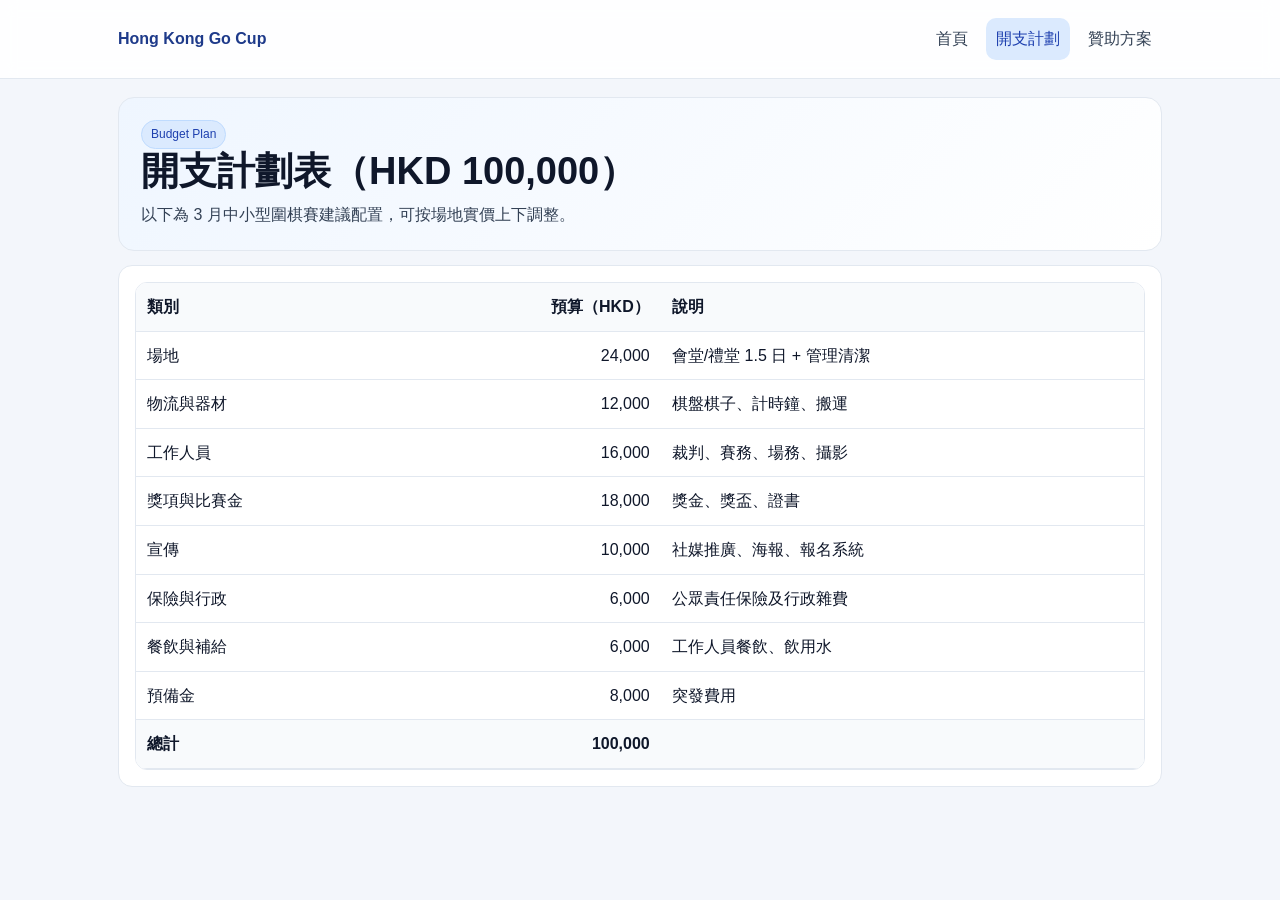
==== budget.html @ cb5f17c3 "feat: redesign site with professional multi-page layout" ====
<!doctype html>
<html lang="zh-Hant">
<head>
  <meta charset="UTF-8" />
  <meta name="viewport" content="width=device-width, initial-scale=1" />
  <title>香港小型圍棋比賽｜開支計劃</title>
  <link rel="stylesheet" href="./styles.css" />
</head>
<body>
  <header class="nav">
    <div class="container nav-inner">
      <a class="brand" href="./index.html">Hong Kong Go Cup</a>
      <nav class="links">
        <a href="./index.html">首頁</a>
        <a class="active" href="./budget.html">開支計劃</a>
        <a href="./sponsorship.html">贊助方案</a>
      </nav>
    </div>
  </header>

  <main class="container">
    <section class="hero">
      <span class="tag">Budget Plan</span>
      <h1>開支計劃表（HKD 100,000）</h1>
      <p>以下為 3 月中小型圍棋賽建議配置，可按場地實價上下調整。</p>
    </section>

    <section class="card" style="margin-top:14px">
      <div class="table-wrap">
        <table>
          <thead><tr><th>類別</th><th class="right">預算（HKD）</th><th>說明</th></tr></thead>
          <tbody>
            <tr><td>場地</td><td class="right">24,000</td><td>會堂/禮堂 1.5 日 + 管理清潔</td></tr>
            <tr><td>物流與器材</td><td class="right">12,000</td><td>棋盤棋子、計時鐘、搬運</td></tr>
            <tr><td>工作人員</td><td class="right">16,000</td><td>裁判、賽務、場務、攝影</td></tr>
            <tr><td>獎項與比賽金</td><td class="right">18,000</td><td>獎金、獎盃、證書</td></tr>
            <tr><td>宣傳</td><td class="right">10,000</td><td>社媒推廣、海報、報名系統</td></tr>
            <tr><td>保險與行政</td><td class="right">6,000</td><td>公眾責任保險及行政雜費</td></tr>
            <tr><td>餐飲與補給</td><td class="right">6,000</td><td>工作人員餐飲、飲用水</td></tr>
            <tr><td>預備金</td><td class="right">8,000</td><td>突發費用</td></tr>
          </tbody>
          <tfoot><tr><th>總計</th><th class="right">100,000</th><th></th></tr></tfoot>
        </table>
      </div>
    </section>
  </main>
</body>
</html>
---- styles.css ----
:root{
  --bg:#f3f6fb;
  --card:#ffffff;
  --text:#0f172a;
  --muted:#64748b;
  --line:#e2e8f0;
  --primary:#1d4ed8;
  --primary-soft:#dbeafe;
}
*{box-sizing:border-box}
body{
  margin:0;
  font-family:-apple-system,BlinkMacSystemFont,"Segoe UI",Roboto,"Noto Sans TC",sans-serif;
  color:var(--text);
  background:var(--bg);
  line-height:1.6;
}
.container{max-width:1080px;margin:0 auto;padding:18px}
.nav{
  position:sticky;top:0;z-index:20;
  background:rgba(255,255,255,.9);backdrop-filter:blur(8px);
  border-bottom:1px solid var(--line);
}
.nav-inner{display:flex;justify-content:space-between;align-items:center;gap:12px}
.brand{font-weight:800;color:#1e3a8a;text-decoration:none}
.links{display:flex;gap:8px;flex-wrap:wrap}
.links a{
  text-decoration:none;color:#334155;padding:8px 10px;border-radius:10px;
}
.links a.active,.links a:hover{background:var(--primary-soft);color:#1e40af}
.hero{background:linear-gradient(135deg,#eff6ff,#ffffff);border:1px solid var(--line);border-radius:16px;padding:22px}
.hero h1{margin:0 0 8px;font-size:clamp(24px,4vw,38px);line-height:1.2}
.hero p{margin:0;color:#334155}
.grid{display:grid;grid-template-columns:repeat(12,1fr);gap:14px;margin-top:14px}
.card{background:var(--card);border:1px solid var(--line);border-radius:14px;padding:16px}
.kpi{grid-column:span 3}
.kpi h3{margin:0;font-size:13px;color:var(--muted);font-weight:600}
.kpi p{margin:6px 0 0;font-size:24px;font-weight:800;color:#1e3a8a}
.full{grid-column:1/-1}
.table-wrap{overflow:auto;border:1px solid var(--line);border-radius:12px}
table{width:100%;border-collapse:collapse;min-width:680px;background:#fff}
th,td{border-bottom:1px solid var(--line);padding:11px;text-align:left}
th{background:#f8fafc}
.right{text-align:right;white-space:nowrap}
.tag{display:inline-block;background:var(--primary-soft);border:1px solid #bfdbfe;color:#1e40af;padding:4px 9px;border-radius:999px;font-size:12px}
.list{margin:0;padding-left:18px}
.footer{color:var(--muted);font-size:13px;padding:20px 0}

@media (max-width:900px){.kpi{grid-column:span 6}}
@media (max-width:640px){
  .kpi{grid-column:span 12}
  .container{padding:12px}
  .hero{padding:16px}
  .links a{padding:7px 9px}
}
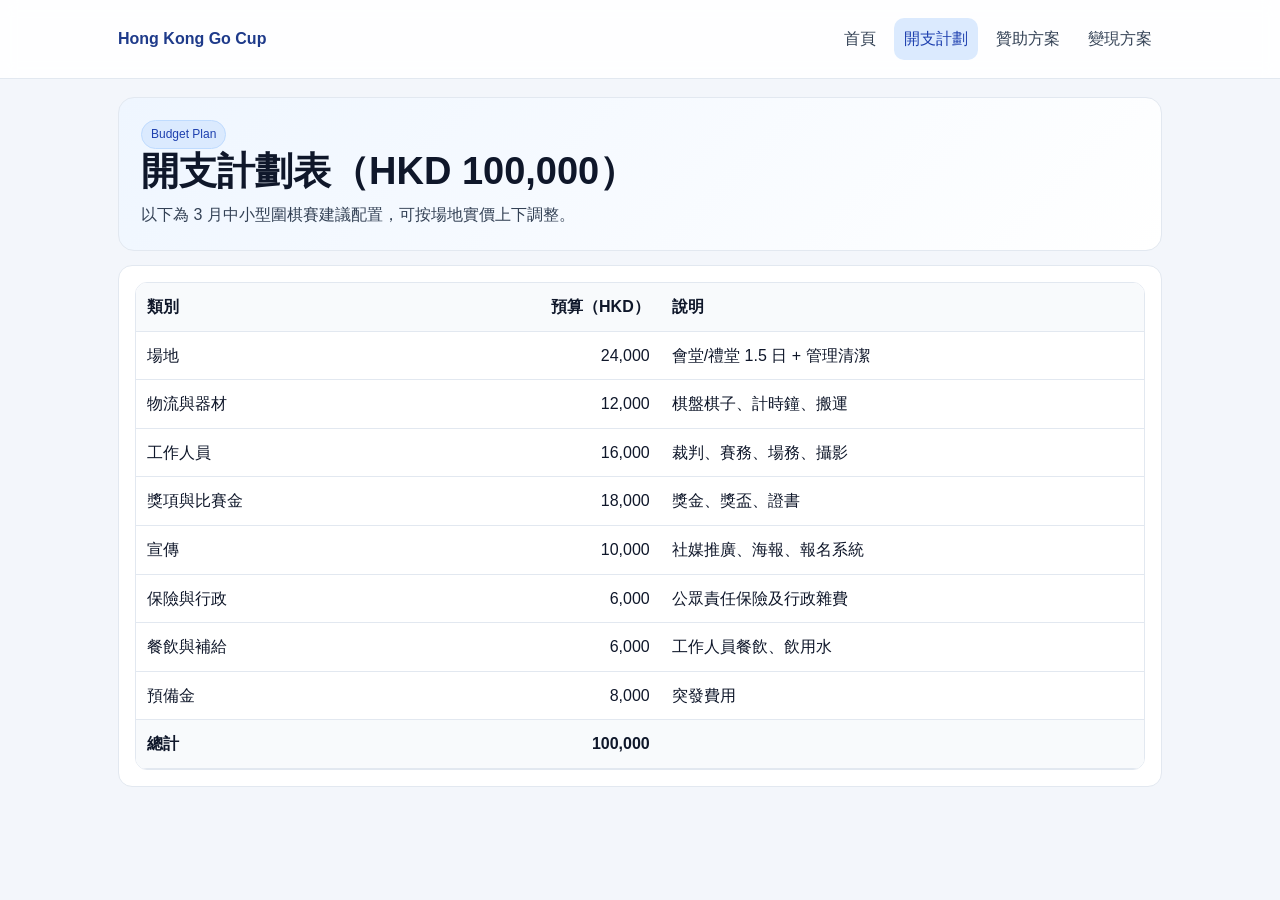
==== commit 71ad53ea: "feat: add monetization page with practical revenue plan" ====
--- a/budget.html
+++ b/budget.html
@@ -14,6 +14,7 @@
         <a href="./index.html">首頁</a>
         <a class="active" href="./budget.html">開支計劃</a>
         <a href="./sponsorship.html">贊助方案</a>
+              <a href="./monetization.html">變現方案</a>
       </nav>
     </div>
   </header>
